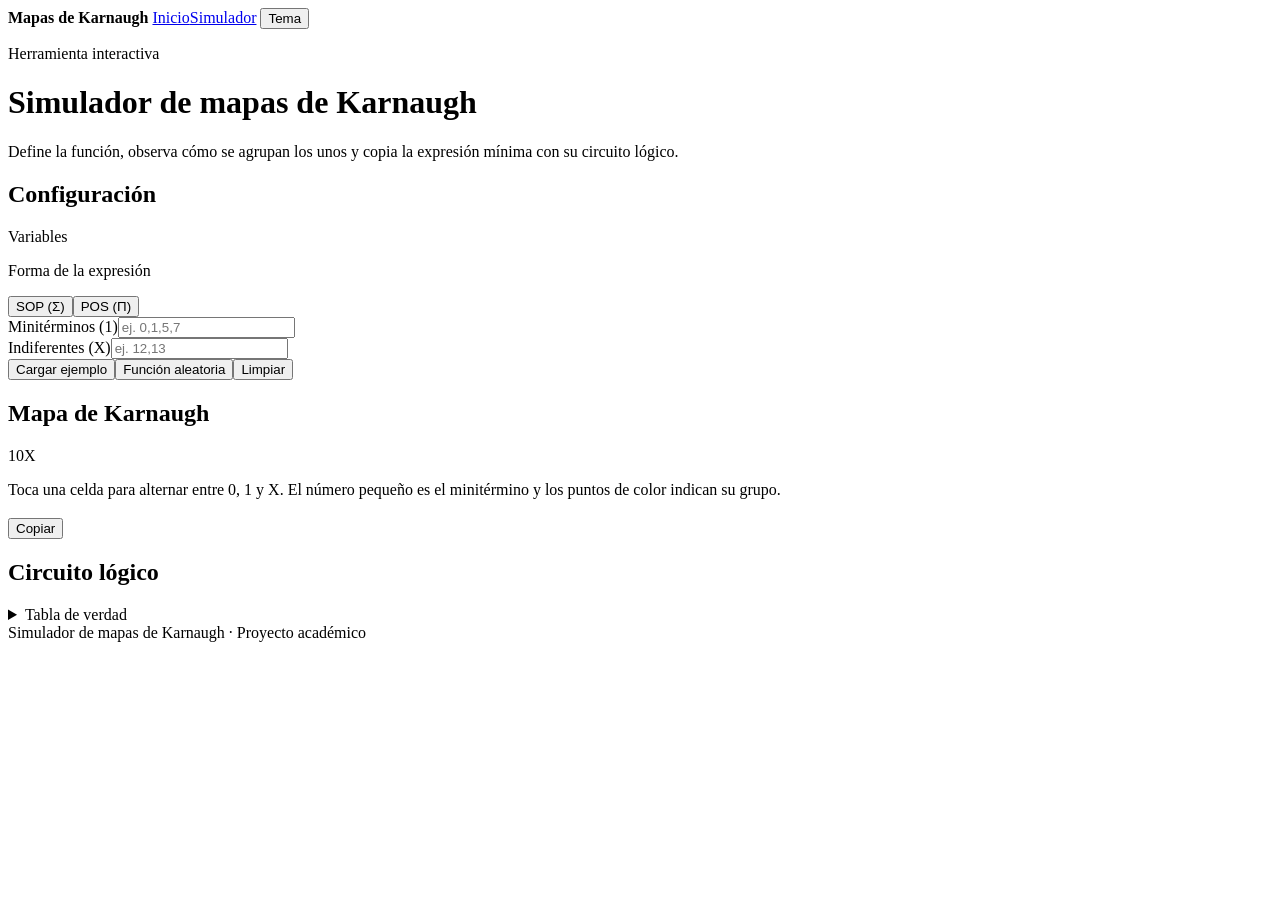
==== simulador.html @ 10e8f17f "Add files via upload" ====
<!DOCTYPE html>
<html lang="es">
<head>
<meta charset="utf-8">
<meta name="viewport" content="width=device-width, initial-scale=1, viewport-fit=cover">
<title>Simulador · Mapas de Karnaugh</title>
<link rel="stylesheet" href="css/estilos.css">
</head>
<body>
<div class="top"><div class="w"><nav>
 <b>Mapas de Karnaugh</b>
 <a href="index.html">Inicio</a><a href="simulador.html" aria-current="page">Simulador</a>
 <button id="th" aria-label="Cambiar entre tema claro y oscuro">Tema</button>
</nav></div></div>

<main class="w">
<div class="sim">
 <header class="sim-head">
  <p class="eyebrow">Herramienta interactiva</p>
  <h1>Simulador de mapas de Karnaugh</h1>
  <p>Define la función, observa cómo se agrupan los unos y copia la expresión mínima con su circuito lógico.</p>
 </header>

 <div class="layout">
  <aside class="side">
   <section class="panel">
    <div class="ph"><h2>Configuración</h2></div>
    <div class="field"><p class="lbl">Variables</p><div class="seg" id="nv"></div></div>
    <div class="field"><p class="lbl">Forma de la expresión</p><div class="seg" id="md"><button data-m="sop" aria-pressed="true">SOP (Σ)</button><button data-m="pos" aria-pressed="false">POS (Π)</button></div></div>
    <div class="field"><label class="lbl" for="mi">Minitérminos (1)</label><input type="text" id="mi" inputmode="numeric" placeholder="ej. 0,1,5,7" autocomplete="off"></div>
    <div class="field"><label class="lbl" for="di">Indiferentes (X)</label><input type="text" id="di" inputmode="numeric" placeholder="ej. 12,13" autocomplete="off"></div>
    <div class="act"><button id="ex" class="pri">Cargar ejemplo</button><button id="rn">Función aleatoria</button><button id="cl">Limpiar</button></div>
   </section>
  </aside>

  <div class="main">
   <section class="panel">
    <div class="ph"><h2>Mapa de Karnaugh</h2>
     <div class="legend"><span><i class="lg v1"></i>1</span><span><i class="lg v0"></i>0</span><span><i class="lg vx"></i>X</span></div></div>
    <div class="maps" id="maps"></div>
    <p class="hint">Toca una celda para alternar entre 0, 1 y X. El número pequeño es el minitérmino y los puntos de color indican su grupo.</p>
   </section>

   <section class="panel">
    <div class="ph"><h2 id="rl"></h2><button id="cp" class="mini">Copiar</button></div>
    <div class="res" id="res"></div>
    <div class="chips" id="chips"></div>
    <div class="st" id="st"></div>
   </section>

   <section class="panel"><div class="ph"><h2>Circuito lógico</h2></div><div class="cir" id="cir"></div></section>
   <section class="panel"><details><summary>Tabla de verdad</summary><div class="tw" id="tt"></div></details></section>
  </div>
 </div>
</div>
</main>
<footer><div class="w">Simulador de mapas de Karnaugh · Proyecto académico</div></footer>
<script src="js/tema.js"></script>
<script src="js/simulador.js"></script>
</body>
</html>
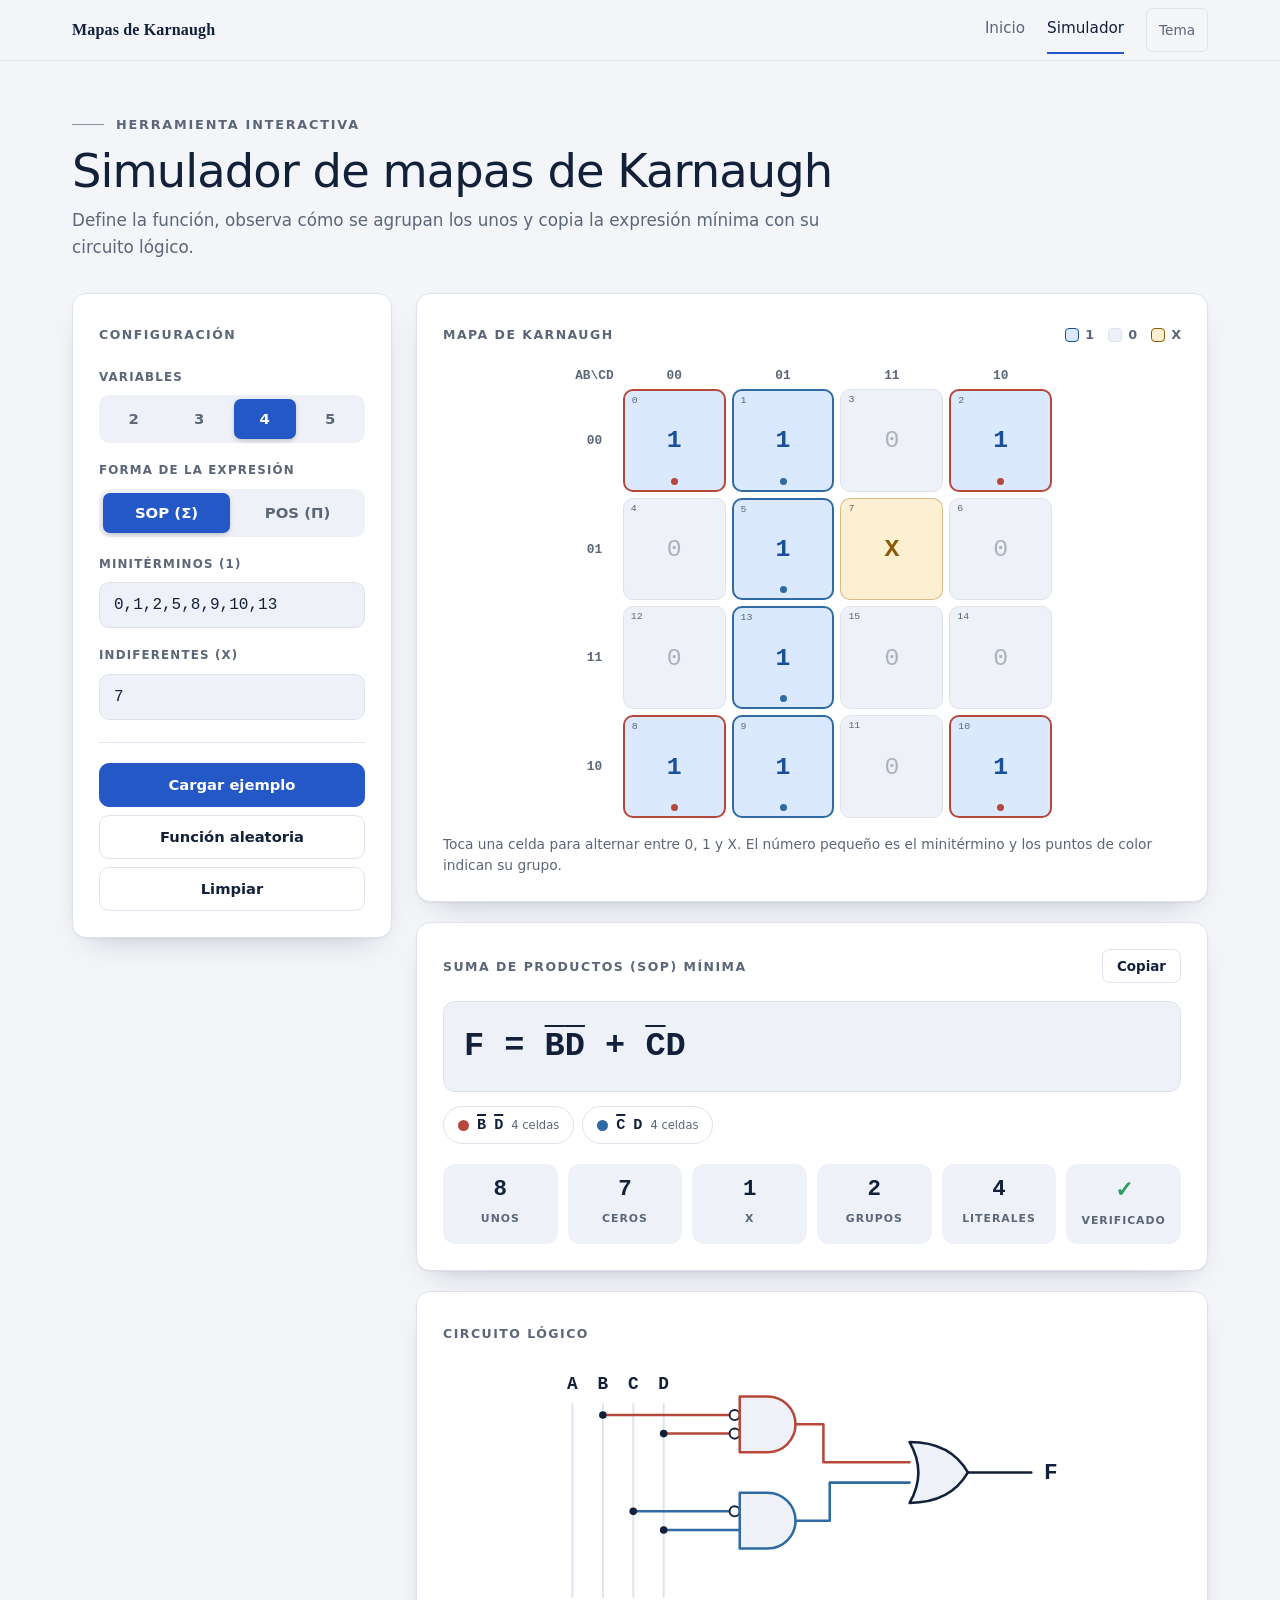
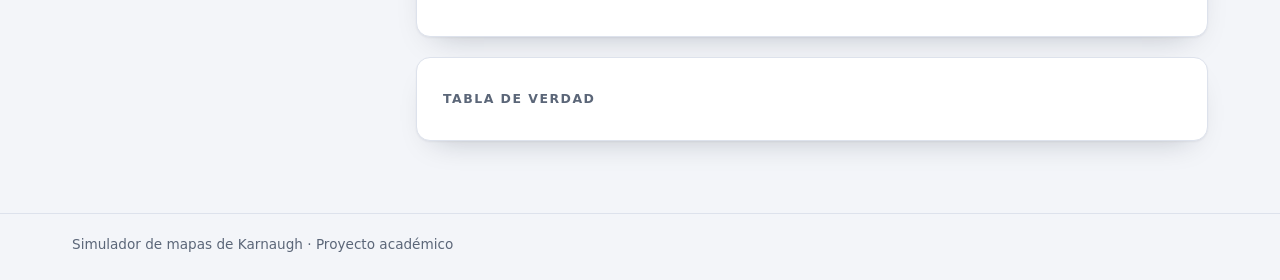
==== commit cf5509c3: "Update simulador.html" ====
--- a/simulador.html
+++ b/simulador.html
@@ -4,7 +4,7 @@
 <meta charset="utf-8">
 <meta name="viewport" content="width=device-width, initial-scale=1, viewport-fit=cover">
 <title>Simulador · Mapas de Karnaugh</title>
-<link rel="stylesheet" href="css/estilos.css">
+<link rel="stylesheet" href="estilos.css">
 </head>
 <body>
 <div class="top"><div class="w"><nav>
@@ -55,7 +55,7 @@
 </div>
 </main>
 <footer><div class="w">Simulador de mapas de Karnaugh · Proyecto académico</div></footer>
-<script src="js/tema.js"></script>
-<script src="js/simulador.js"></script>
+<script src="tema.js"></script>
+<script src="simulador.js"></script>
 </body>
-</html>+</html>
--- a/estilos.css
+++ b/estilos.css
@@ -0,0 +1,158 @@
+:root{--bg:#f3f5f9;--card:#fff;--tx:#12203a;--mut:#5b6678;--bd:#dde2ec;--ac:#2458c7;--acx:#fff;--soft:#eef2f8;--c1:#dbe9ff;--c1t:#1b4f9c;--cx:#fdf0d2;--cxt:#8a5a00;
+box-sizing:border-box;padding-top:env(safe-area-inset-top,0px);padding-bottom:env(safe-area-inset-bottom,0px);color-scheme:light}
+@media (prefers-color-scheme:dark){:root:not([data-theme="light"]){--bg:#0a1220;--card:#101a2d;--tx:#e8ecf4;--mut:#8f9bb0;--bd:#223049;--ac:#7fb0ff;--acx:#0a1220;--soft:#16233a;--c1:#17335c;--c1t:#a9cdff;--cx:#3a3016;--cxt:#f0cf85;color-scheme:dark}}
+:root[data-theme="dark"]{--bg:#0a1220;--card:#101a2d;--tx:#e8ecf4;--mut:#8f9bb0;--bd:#223049;--ac:#7fb0ff;--acx:#0a1220;--soft:#16233a;--c1:#17335c;--c1t:#a9cdff;--cx:#3a3016;--cxt:#f0cf85;color-scheme:dark}
+*{box-sizing:border-box;-webkit-tap-highlight-color:transparent}
+html{scroll-padding-top:env(safe-area-inset-top,0px);background:var(--bg)}
+body{margin:0;color:var(--tx);font:17px/1.65 Georgia,"Times New Roman",serif}
+.sans,button,input,nav,.lbl,th,td,.k span,.chip em,.h{font-family:system-ui,-apple-system,"Segoe UI",Roboto,sans-serif}
+a{color:var(--ac)}
+.w{max-width:1200px;margin:0 auto;padding:0 clamp(16px,5vw,32px)}
+.top{border-bottom:1px solid var(--bd);position:sticky;top:0;z-index:20;background:color-mix(in srgb,var(--bg) 88%,transparent);-webkit-backdrop-filter:blur(10px);backdrop-filter:blur(10px)}
+nav{display:flex;align-items:center;gap:6px 22px;flex-wrap:wrap;min-height:60px;font-size:.95rem}
+nav b{font:700 1rem Georgia,serif;margin-right:auto;letter-spacing:.01em}
+nav a{text-decoration:none;color:var(--mut);padding:10px 0;border-bottom:2px solid transparent;min-height:44px;display:flex;align-items:center}
+nav a[aria-current=page]{color:var(--tx);border-color:var(--ac)}
+#th{min-height:44px;padding:0 12px;border:1px solid var(--bd);border-radius:6px;background:transparent;color:var(--mut);font-size:.85rem;cursor:pointer}
+.view[hidden]{display:none}
+.eyebrow{font:600 .8rem system-ui,sans-serif;letter-spacing:.14em;text-transform:uppercase;color:var(--mut);margin:0 0 14px}
+h1{font-weight:400;font-size:clamp(2rem,7vw,3.4rem);line-height:1.1;margin:0 0 20px;letter-spacing:-.02em;text-wrap:balance}
+.lead{font-size:clamp(1.05rem,2.6vw,1.25rem);color:var(--mut);margin:0 0 28px}
+.btn{display:inline-flex;align-items:center;justify-content:center;min-height:48px;padding:0 24px;border-radius:4px;letter-spacing:.01em;border:1px solid var(--ac);background:var(--ac);color:var(--acx);font:600 .98rem system-ui,sans-serif;text-decoration:none;cursor:pointer;transition:opacity .15s,background .15s,transform .15s}
+.btn:hover{opacity:.88}
+.btn.s{background:transparent;color:var(--ac)}
+section.b{border-top:1px solid var(--bd);padding:clamp(28px,6vw,52px) 0}
+h2{font-weight:400;font-size:clamp(1.4rem,4vw,1.9rem);margin:0 0 18px}
+.two{display:grid;grid-template-columns:1fr 1.6fr;gap:clamp(16px,4vw,48px)}
+@media(max-width:720px){.two{grid-template-columns:1fr}}
+.two h2{margin:0}
+p{margin:0 0 12px}
+ul.o{margin:8px 0 0;padding-left:20px}ul.o li{margin-bottom:6px}
+ol.steps{list-style:none;margin:0;padding:0;counter-reset:s}
+ol.steps li{counter-increment:s;display:grid;grid-template-columns:44px 1fr;gap:6px;padding:14px 0;border-bottom:1px solid var(--bd)}
+ol.steps li:last-child{border:0}
+ol.steps li:before{content:counter(s);font-size:1.7rem;color:var(--ac);line-height:1.2}
+ol.steps b{display:block;font-weight:700}
+dl{margin:0}dt{font-weight:700;margin-top:14px}dt:first-child{margin-top:0}dd{margin:2px 0 0;color:var(--mut)}
+.note{background:var(--soft);border-left:3px solid var(--ac);padding:12px 16px;margin-top:16px;font-size:.96rem}
+footer{border-top:1px solid var(--bd);padding:22px 0 30px;color:var(--mut);font:.85rem system-ui,sans-serif}
+/* simulador */
+.sim{padding:clamp(28px,5vw,56px) 0 72px;font-family:system-ui,-apple-system,"Segoe UI",Roboto,sans-serif}
+.sim-head{margin-bottom:32px}
+.sim-head .eyebrow{display:flex;align-items:center;gap:12px}.sim-head .eyebrow:before{content:"";width:32px;height:1px;background:currentColor;opacity:.7}
+.sim h1{font-size:clamp(1.9rem,4.6vw,2.9rem);margin:0 0 10px}
+.sim-head p:last-child{color:var(--mut);margin:0;max-width:46em;font-size:1.05rem;line-height:1.6}
+.layout{display:grid;grid-template-columns:320px minmax(0,1fr);gap:24px;align-items:start}
+@media(max-width:960px){.layout{grid-template-columns:minmax(0,1fr)}}
+.side{position:sticky;top:84px}
+@media(max-width:960px){.side{position:static}}
+.main{display:grid;grid-template-columns:minmax(0,1fr);gap:20px;min-width:0}
+.lay{min-width:0}
+.panel{background:var(--card);border:1px solid var(--bd);border-radius:14px;padding:clamp(18px,2.6vw,26px);margin:0;box-shadow:0 1px 2px rgba(10,20,40,.05),0 14px 32px -18px rgba(10,20,40,.28)}
+.ph{display:flex;justify-content:space-between;align-items:center;gap:12px;margin:0 0 18px;min-height:30px}
+.ph h2{font:700 .78rem system-ui,sans-serif;letter-spacing:.12em;text-transform:uppercase;color:var(--mut);margin:0}
+.field{margin-bottom:18px}
+.lbl{display:block;font-size:.74rem;text-transform:uppercase;letter-spacing:.1em;color:var(--mut);font-weight:700;margin:0 0 8px}
+button{font:inherit;color:inherit;cursor:pointer}
+.seg{display:flex;gap:4px;padding:4px;background:var(--soft);border-radius:10px}
+.seg button{flex:1;min-height:40px;padding:0 12px;border:0;border-radius:7px;background:transparent;font-weight:600;font-size:.93rem;color:var(--mut);transition:background .15s,color .15s}
+.seg button:hover{color:var(--tx)}
+.seg button[aria-pressed=true]{background:var(--ac);color:var(--acx);box-shadow:0 2px 6px -2px rgba(0,0,0,.35)}
+input[type=text]{width:100%;min-height:46px;padding:0 14px;border-radius:10px;border:1px solid var(--bd);background:var(--soft);color:var(--tx);font:1rem ui-monospace,Menlo,Consolas,monospace;transition:border-color .15s,box-shadow .15s}
+input[type=text]::placeholder{color:var(--mut);opacity:.7}
+input[type=text]:focus{outline:0;border-color:var(--ac);box-shadow:0 0 0 3px color-mix(in srgb,var(--ac) 25%,transparent)}
+button:focus-visible,a:focus-visible,summary:focus-visible{outline:2px solid var(--ac);outline-offset:2px}
+.act{display:grid;gap:8px;margin-top:22px;padding-top:20px;border-top:1px solid var(--bd)}
+.act button{min-height:44px;padding:0 16px;border:1px solid var(--bd);border-radius:10px;background:transparent;font:600 .92rem system-ui,sans-serif;transition:border-color .15s,background .15s}
+.act button:hover{border-color:var(--ac);background:var(--soft)}
+.act button.pri{background:var(--ac);color:var(--acx);border-color:var(--ac)}
+.act button.pri:hover{opacity:.9;background:var(--ac)}
+.mini{min-height:34px;padding:0 14px;border:1px solid var(--bd);border-radius:8px;background:transparent;font:600 .84rem system-ui,sans-serif}
+.mini:hover{border-color:var(--ac);background:var(--soft)}
+.legend{display:flex;gap:14px;font:600 .8rem system-ui,sans-serif;color:var(--mut)}
+.legend span{display:flex;align-items:center;gap:6px}
+.lg{width:14px;height:14px;border-radius:4px;border:1px solid var(--bd);background:var(--soft)}.lg.v1{background:var(--c1);border-color:var(--c1t)}.lg.vx{background:var(--cx);border-color:var(--cxt)}
+.maps{display:flex;flex-wrap:wrap;gap:28px;justify-content:center}
+.lay{flex:1 1 300px;max-width:480px}
+.lay h3{margin:0 0 10px;font:700 .8rem system-ui,sans-serif;letter-spacing:.08em;color:var(--mut);text-align:center}
+.map{display:grid;grid-template-columns:minmax(2.8rem,auto) repeat(var(--c),1fr);gap:6px}
+.h{display:flex;align-items:center;justify-content:center;font:700 .8rem ui-monospace,Menlo,monospace;color:var(--mut)}
+.c{position:relative;aspect-ratio:1;min-height:54px;border-radius:10px;border:1.5px solid var(--bd);background:var(--soft);display:flex;align-items:center;justify-content:center;padding:0;transition:opacity .2s,background .2s,transform .12s,box-shadow .15s}
+.c:hover{transform:translateY(-1px);border-color:var(--ac)}
+.c b{font:700 clamp(1.1rem,4.4vw,1.55rem) ui-monospace,Menlo,monospace}
+.c.v0 b{color:var(--mut);opacity:.45;font-weight:500}
+.c small{position:absolute;top:4px;left:7px;font:.62rem ui-monospace,monospace;color:var(--mut)}
+.c .d{position:absolute;bottom:5px;left:0;right:0;display:flex;justify-content:center;gap:3px}
+.c .d s{width:7px;height:7px;border-radius:50%}
+.c.v1{background:var(--c1);color:var(--c1t);border-color:color-mix(in srgb,var(--c1t) 35%,transparent)}.c.vx{background:var(--cx);color:var(--cxt);border-color:color-mix(in srgb,var(--cxt) 35%,transparent)}
+.c[style*="--g"]{border-color:var(--g);border-width:2px}
+.c.dim{opacity:.25}.c.lit{box-shadow:0 0 0 3px var(--g)}
+.c.pop{animation:pp .25s}@keyframes pp{50%{transform:scale(1.1)}}
+.res{font:600 clamp(1.3rem,4.4vw,2.1rem) ui-monospace,Menlo,Consolas,monospace;word-break:break-word;line-height:1.7;padding:16px 20px;background:var(--soft);border-radius:12px;border:1px solid var(--bd)}
+i.o{font-style:normal;text-decoration:overline;text-decoration-thickness:2px}
+.chips{display:flex;flex-wrap:wrap;gap:8px;margin-top:14px}
+.chip{display:flex;align-items:center;gap:8px;min-height:38px;padding:0 14px;border-radius:999px;border:1.5px solid var(--bd);background:transparent;font:600 .95rem ui-monospace,monospace;transition:background .15s}
+.chip:hover{background:var(--soft)}
+.chip[aria-pressed=true]{border-color:var(--g);background:var(--soft)}
+.chip em{font-style:normal;font:.72rem system-ui,sans-serif;color:var(--mut)}
+.dot{width:11px;height:11px;border-radius:50%;flex:none}
+.st{display:grid;grid-template-columns:repeat(auto-fit,minmax(96px,1fr));gap:10px;margin-top:20px}
+.k{padding:12px 10px;border-radius:12px;text-align:center;background:var(--soft)}
+.k b{display:block;font:700 1.4rem ui-monospace,monospace}
+.k span{font-size:.68rem;text-transform:uppercase;letter-spacing:.09em;color:var(--mut);font-weight:600}
+.k.ok b{color:#2e9e5b}.k.bad b{color:#d4503f}
+.cir{overflow-x:auto}.cir svg{display:block;min-width:540px;margin:0 auto;max-width:100%;height:auto}
+.w0{fill:none;stroke-width:2;stroke-linecap:round;stroke-linejoin:round}
+.w0.b{stroke:var(--bd);stroke-width:1.5}.w0.g{fill:var(--soft)}
+.t{fill:var(--tx);font:700 14px ui-monospace,monospace}.dt{fill:var(--tx)}.bb{fill:var(--card);stroke:var(--tx);stroke-width:1.5}
+details summary{cursor:pointer;font:700 .78rem system-ui,sans-serif;letter-spacing:.12em;text-transform:uppercase;color:var(--mut);min-height:30px;display:flex;align-items:center}
+details[open] summary{margin-bottom:16px}
+.tw{overflow:auto;max-height:420px;border:1px solid var(--bd);border-radius:10px}
+table{border-collapse:collapse;width:100%;font:.9rem ui-monospace,Menlo,monospace;text-align:center}
+th,td{padding:5px 10px;border-bottom:1px solid var(--bd)}th{position:sticky;top:0;background:var(--soft)}
+td button{min-width:44px;min-height:34px;border-radius:7px;border:1px solid var(--bd);background:var(--bg);font:700 .95rem ui-monospace,monospace}
+td button.v1{background:var(--c1);color:var(--c1t)}td button.vx{background:var(--cx);color:var(--cxt)}
+.hint{color:var(--mut);font:.86rem/1.5 system-ui,sans-serif;margin:16px 0 0}
+
+/* ============ PORTADA CON VIDEO Y BARRIDO (solo index.html) ============ */
+html{scroll-behavior:smooth}
+html.home{padding-top:0;padding-bottom:0}
+.home .top{position:fixed;left:0;right:0;top:0;z-index:20;padding-top:env(safe-area-inset-top,0px);border-bottom:1px solid transparent;background:linear-gradient(rgba(8,14,26,.55),transparent);transition:background .3s,border-color .3s}
+.home .top nav b,.home .top nav a,.home .top #th{color:#fff}
+.home .top nav a[aria-current=page]{border-color:#fff}
+.home .top #th{border-color:rgba(255,255,255,.55)}
+.home .top.solid{background:var(--bg);border-color:var(--bd)}
+.home .top.solid nav b{color:var(--tx)}.home .top.solid nav a{color:var(--mut)}
+.home .top.solid nav a[aria-current=page]{color:var(--tx);border-color:var(--ac)}
+.home .top.solid #th{color:var(--mut);border-color:var(--bd)}
+.stage{position:relative;height:210vh;height:210svh}
+.stick{position:sticky;top:0;height:100vh;height:100svh;overflow:hidden}
+.hero{position:absolute;inset:0;isolation:isolate;overflow:hidden;display:flex;align-items:center;background:#0c1626;color:#fff}
+.bgv{position:absolute;inset:0;width:100%;height:100%;object-fit:cover;object-position:center;z-index:-3}
+.veil{position:absolute;inset:0;z-index:-2;transition:opacity .6s;background:linear-gradient(90deg,rgba(12,24,44,.85) 0%,rgba(12,24,44,.55) 50%,rgba(12,24,44,.25) 100%),linear-gradient(0deg,rgba(8,14,26,.5),transparent 35%)}
+@media(max-width:720px){.veil{background:linear-gradient(0deg,rgba(12,24,44,.9) 0%,rgba(12,24,44,.6) 55%,rgba(12,24,44,.35) 100%)}}
+.hero.clear .veil{opacity:.04}
+.hero-in{width:100%;padding-top:calc(96px + env(safe-area-inset-top,0px));padding-bottom:calc(110px + env(safe-area-inset-bottom,0px));transition:opacity .5s,transform .5s}
+.hero.clear .hero-in{opacity:0;transform:translateY(12px);pointer-events:none}
+.hero .eyebrow{color:rgba(255,255,255,.8);display:flex;align-items:center;gap:12px;margin-bottom:20px}
+.hero .eyebrow:before{content:"";width:32px;height:1px;background:currentColor;opacity:.7}
+.hero h1{max-width:none;font-size:clamp(2.2rem,5.4vw,4.4rem);line-height:1.08;margin-bottom:22px;text-shadow:0 2px 24px rgba(0,0,0,.35)}
+.hero .lead{color:rgba(255,255,255,.88);max-width:40em;margin-bottom:34px;text-shadow:0 1px 14px rgba(0,0,0,.4)}
+.cta{display:flex;flex-wrap:wrap;gap:12px}
+.btn.light{background:#fff;color:#14233b;border-color:#fff}
+.btn.ghost{background:transparent;color:#fff;border-color:rgba(255,255,255,.75)}
+.btn.ghost:hover{background:rgba(255,255,255,.12);opacity:1}
+.bar{position:absolute;left:0;right:0;bottom:0;display:flex;justify-content:space-between;align-items:flex-end;flex-wrap:wrap;gap:12px;--m:clamp(16px,5vw,32px);--e:max(var(--m),calc((100% - 1200px)/2 + var(--m)));padding:0 var(--e) calc(22px + env(safe-area-inset-bottom,0px)) var(--e)}
+.cue{display:flex;flex-direction:column;align-items:flex-start;gap:6px;color:#fff;text-decoration:none;font:.82rem system-ui,sans-serif;letter-spacing:.06em;min-height:44px;justify-content:flex-end}
+.cue i{width:12px;height:12px;border-right:2px solid #fff;border-bottom:2px solid #fff;transform:rotate(45deg);animation:cue 1.8s ease-in-out infinite}
+@keyframes cue{50%{transform:translateY(6px) rotate(45deg)}}
+.ctl{display:flex;flex-wrap:wrap;gap:8px}
+.cbtn{min-height:44px;padding:0 14px;border:1px solid rgba(255,255,255,.6);border-radius:6px;background:rgba(10,18,32,.55);color:#fff;font:600 .85rem system-ui,sans-serif;cursor:pointer}
+.cbtn:hover{background:rgba(10,18,32,.8)}
+.hero.novideo .ctl{display:none}
+.wipe{position:absolute;inset:0;z-index:5;display:flex;align-items:center;background:var(--bg);color:var(--tx);padding:calc(70px + env(safe-area-inset-top,0px)) 0 24px;
+ -webkit-clip-path:polygon(0 0,var(--w,0%) 0,calc(var(--w,0%) - 18%) 100%,0 100%);
+ clip-path:polygon(0 0,var(--w,0%) 0,calc(var(--w,0%) - 18%) 100%,0 100%);will-change:clip-path}
+.wipe .w{width:100%}
+@media (prefers-reduced-motion:reduce){html{scroll-behavior:auto}.cue i{animation:none}}
+@media(max-width:480px){nav{gap:6px 14px;flex-wrap:nowrap}nav b{font-size:.9rem}#th{padding:0 10px}.hero .eyebrow{letter-spacing:.08em;font-size:.72rem}.hero .eyebrow:before{width:20px}.btn{width:100%}.cta{width:100%}}
